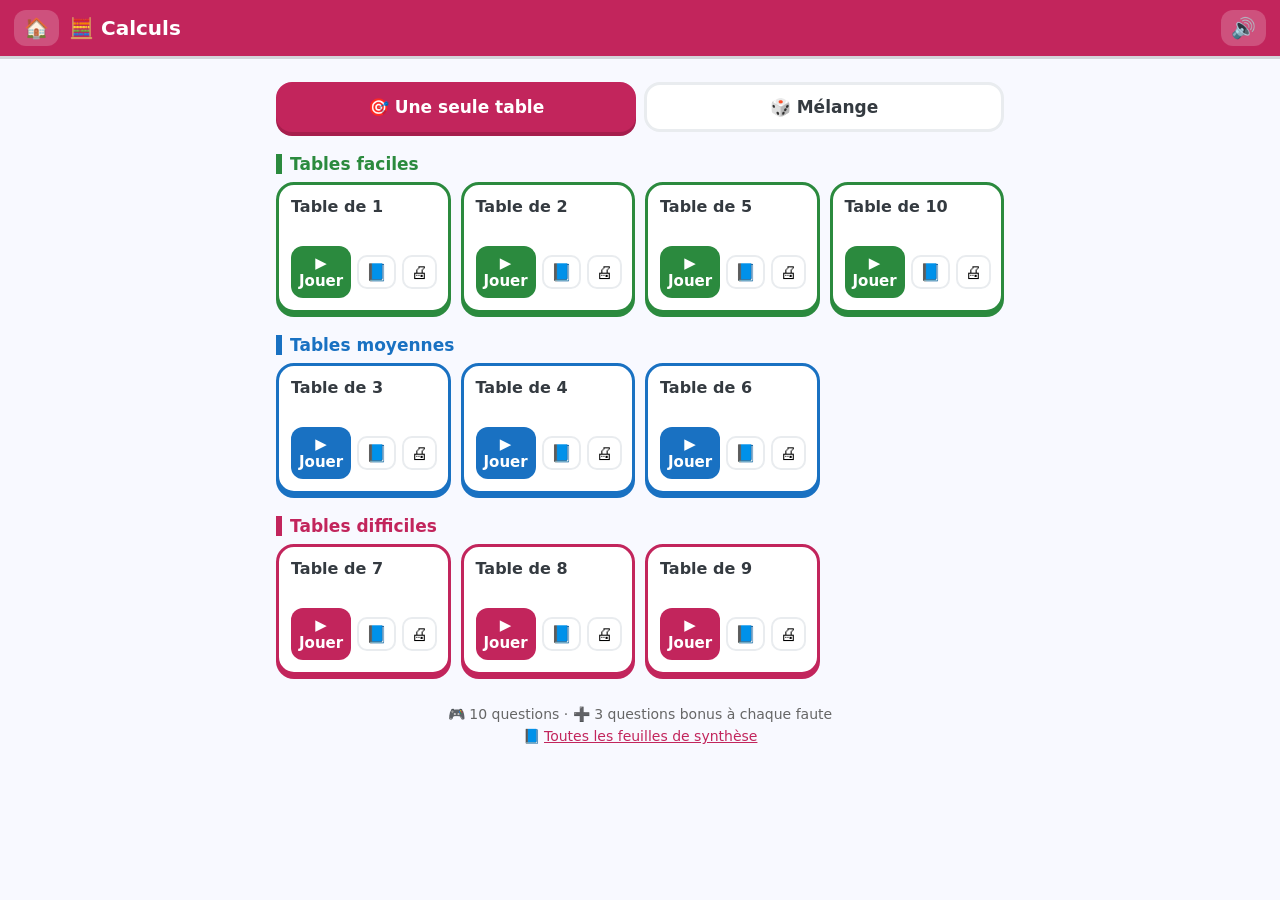
==== calculs.html @ e713dfae "Calculs : jeux sur les tables de multiplication Co-Authored-By: Claude Opus 5.5 <noreply@anthropic.c" ====
<!DOCTYPE html>
<html lang="fr">
<head>
<meta charset="utf-8">
<meta name="viewport" content="width=device-width, initial-scale=1">
<title>Calculs – Mon coin d'étude</title>
<link rel="stylesheet" href="style.css">
</head>
<body>
<div id="app"></div>
<script src="moteur.js"></script>
<script src="calculs.js"></script>
<script>Moteur.init(MATIERE);</script>
</body>
</html>
---- style.css ----
/* ===== Coin d'étude – style commun ===== */
:root{
  --m:#7048e8; --m-f:#5235c4;
  --vert:#2fb344; --vert-f:#23893a; --rouge:#f03e3e; --rouge-f:#c92a2a;
  --gris:#e9ecef; --gris-f:#adb5bd; --texte:#343a40; --fond:#f8f9ff;
}
*{box-sizing:border-box}
html{-webkit-text-size-adjust:100%}
body{margin:0;font-family:"Nunito","Trebuchet MS","Segoe UI",system-ui,-apple-system,Roboto,Arial,sans-serif;color:var(--texte);background:var(--fond);-webkit-tap-highlight-color:transparent}
a{color:var(--m)}
button{font-family:inherit;cursor:pointer}
.wrap{max-width:760px;margin:0 auto;padding:12px 16px 120px}

/* entête */
.top{position:sticky;top:0;z-index:20;display:flex;align-items:center;gap:10px;padding:10px 14px;background:var(--m);color:#fff;box-shadow:0 3px 0 rgba(0,0,0,.15)}
.top h1{flex:1;margin:0;font-size:20px}
.top a,.top button{background:rgba(255,255,255,.2);border:none;color:#fff;border-radius:12px;padding:6px 10px;font-size:20px;text-decoration:none}

/* onglets */
.tabs{display:flex;gap:8px;margin:14px 0 6px}
.tabs button{flex:1;border:3px solid var(--gris);background:#fff;border-radius:16px;padding:12px;font-size:17px;font-weight:800;color:var(--texte)}
.tabs button.on{border-color:var(--m);background:var(--m);color:#fff;box-shadow:0 4px 0 var(--m-f)}
.grp{margin:22px 0 8px;font-size:17px;color:var(--c);border-left:6px solid var(--c);padding-left:8px}
.aide{margin:14px 0 4px;font-weight:700}

/* tuiles */
.tiles{display:grid;grid-template-columns:repeat(auto-fill,minmax(165px,1fr));gap:10px}
.tile{background:#fff;border:3px solid var(--c);border-radius:18px;padding:12px;box-shadow:0 4px 0 var(--c);display:flex;flex-direction:column;gap:6px}
.tile .tn{font-weight:800;font-size:16px}
.stars{color:#fab005;letter-spacing:2px;min-height:18px;font-size:16px}
.tile .tb{display:flex;gap:6px;align-items:center;margin-top:auto}
.tile .play{flex:1;background:var(--c);color:#fff;border:none;border-radius:12px;padding:8px;font-weight:800;font-size:15px}
.mini{background:#fff;border:2px solid var(--gris);border-radius:10px;padding:5px 7px;font-size:17px;text-decoration:none}

/* puces mélange */
.chips{display:flex;flex-wrap:wrap;gap:8px}
.chip{border:3px solid var(--c);background:#fff;color:var(--c);border-radius:30px;padding:8px 14px;font-weight:800;font-size:15px}
.chip.on{background:var(--c);color:#fff}
.tout{display:flex;gap:8px;margin:8px 0}
.tout button{border:2px solid var(--gris);background:#fff;border-radius:10px;padding:6px 10px;font-weight:700}
.actions{display:flex;flex-direction:column;gap:6px;margin-top:18px}
.regle{text-align:center;color:#666;font-size:14px;margin-top:28px;line-height:1.6}

/* boutons */
.btn{display:block;width:100%;border:none;border-radius:16px;padding:15px;font-size:18px;font-weight:900;color:#fff;background:var(--vert);box-shadow:0 5px 0 var(--vert-f);margin-top:12px;letter-spacing:.3px}
.btn:active{transform:translateY(3px);box-shadow:0 2px 0 var(--vert-f)}
.btn.sec{background:#fff;color:var(--m);border:3px solid var(--gris);box-shadow:0 5px 0 var(--gris)}
.btn.vio{background:var(--m);box-shadow:0 5px 0 var(--m-f)}
.btn:disabled{background:var(--gris);box-shadow:0 5px 0 var(--gris-f);color:#fff}

/* question */
.qtop{display:flex;align-items:center;gap:10px;margin:8px 0 4px}
.qtop .x{background:none;border:none;font-size:26px;color:var(--gris-f)}
.bar{flex:1;height:18px;background:var(--gris);border-radius:20px;overflow:hidden}
.bar>div{height:100%;background:linear-gradient(90deg,#51cf66,#2fb344);border-radius:20px;transition:width .35s}
.cpt{font-weight:800;color:#666;min-width:56px;text-align:right}
.infos{display:flex;justify-content:space-between;font-weight:800;font-size:15px;color:#666;margin:4px 2px 10px}
.flamme{color:#f76707}
.card{background:#fff;border:3px solid var(--gris);border-radius:20px;padding:16px 18px;box-shadow:0 4px 0 var(--gris)}
.tag{display:inline-block;background:var(--c,#999);color:#fff;border-radius:10px;padding:3px 10px;font-size:13px;font-weight:800;margin-bottom:8px}
.consigne{font-size:14px;font-weight:900;text-transform:uppercase;letter-spacing:.5px;color:#868e96;margin-bottom:8px}
.big{font-size:22px;font-weight:700;line-height:1.5;margin:4px 0}
.big small{font-size:15px;color:#666}
.verbe{color:var(--m)}
.inf{color:#868e96;font-style:italic;font-size:17px;font-weight:600}
.src{background:#f1f3f5;border-radius:12px;padding:8px 12px;font-size:19px;margin:4px 0}
.arrow{font-weight:800;color:#666;margin:8px 0 2px}
.forme{color:var(--m);font-size:26px}
.blank{display:inline-block;min-width:80px;border-bottom:3px solid var(--gris-f);margin:0 4px}
input.rep{font-size:21px;padding:9px 12px;border:3px solid var(--gris);border-radius:12px;background:#f8f9fa;font-family:inherit;outline:none;min-width:0;color:var(--texte)}
input.rep:focus{border-color:var(--m);background:#fff}
input.rep.inline{width:min(240px,60vw);margin:2px 4px}
.row{display:flex;align-items:center;gap:8px;margin-top:10px;font-size:21px;font-weight:700}
.row input{flex:1}
.ok-in{border-color:var(--vert)!important;background:#ebfbee!important}
.ko-in{border-color:var(--rouge)!important;background:#fff5f5!important}
.accents{display:flex;flex-wrap:wrap;gap:6px;margin-top:12px}
.accents button{border:2px solid var(--gris);background:#fff;border-radius:10px;font-size:18px;padding:5px 11px;box-shadow:0 2px 0 var(--gris)}
.opts{display:flex;flex-direction:column;gap:10px;margin-top:12px}
.opts button,.vf button{border:3px solid var(--gris);border-bottom-width:5px;background:#fff;border-radius:16px;font-size:19px;padding:12px 14px;text-align:left;color:var(--texte);font-weight:700}
.opts button.sel,.vf button.sel{border-color:var(--m);background:#f3f0ff;color:var(--m-f)}
.vf{display:flex;gap:10px;margin-top:14px}
.vf button{flex:1;text-align:center;font-size:20px}
.tab-in{width:100%;border-collapse:collapse;margin-top:10px}
.tab-in td{padding:4px 6px;font-size:19px}
.tab-in td.lab{font-weight:800;white-space:nowrap;text-align:right;width:1%}
.tab-in input{width:100%}
/* relier */
.relier{display:grid;grid-template-columns:1fr 1fr;gap:10px;margin-top:12px}
.relier .col{display:flex;flex-direction:column;gap:8px}
.relier button{border:3px solid var(--gris);border-bottom-width:5px;background:#fff;border-radius:14px;padding:11px 8px;font-size:17px;font-weight:700;color:var(--texte)}
.relier button.sel{border-color:var(--m);background:#f3f0ff}
.relier button.fait{border-color:var(--vert);background:#ebfbee;color:var(--vert-f);opacity:.8}
.relier button.err{animation:secoue .35s;border-color:var(--rouge);background:#fff5f5}
@keyframes secoue{25%{transform:translateX(-6px)}75%{transform:translateX(6px)}}

/* panneau de correction */
.fb{position:fixed;left:0;right:0;bottom:0;z-index:30;padding:14px 16px 20px;transform:translateY(105%);transition:transform .25s;max-height:75vh;overflow:auto;border-top:4px solid rgba(0,0,0,.08)}
.fb.on{transform:none}
.fb .in{max-width:760px;margin:0 auto}
.fb.ok{background:#d3f9d8}.fb.ko{background:#ffe3e3}
.fb h3{margin:0 0 4px;font-size:22px}
.fb.ok h3{color:var(--vert-f)}.fb.ko h3{color:var(--rouge-f)}
.fb p{margin:4px 0;font-size:17px}
.rappel{background:#fff;border-radius:14px;padding:10px 12px;margin:8px 0;font-size:16px;border-left:6px solid var(--c,#999)}
.rappel b.t{color:var(--rouge-f)}
.bonus{font-weight:800;color:#e8590c}
.fb.ko .btn{background:var(--rouge);box-shadow:0 5px 0 var(--rouge-f)}
.lien{background:none;border:none;color:var(--m);font-weight:800;font-size:16px;padding:0;text-decoration:underline}

/* fin */
.fin{text-align:center}
.fin .trophee{font-size:84px;margin-top:16px;animation:saute 1s infinite alternate}
@keyframes saute{to{transform:translateY(-10px) scale(1.05)}}
.fin .stars{font-size:42px}
.stat{display:inline-block;background:#fff;border:3px solid var(--gris);border-radius:16px;padding:10px 16px;margin:6px;font-weight:800;font-size:17px}

/* modale */
.modal{position:fixed;inset:0;z-index:40;background:rgba(0,0,0,.45);display:none;align-items:flex-start;justify-content:center;padding:20px 10px;overflow:auto}
.modal.on{display:flex}
.modal .box{background:#fff;border-radius:20px;max-width:760px;width:100%;padding:8px 16px 16px;position:relative}
.modal .fermer{position:sticky;top:6px;float:right;border:none;background:var(--gris);border-radius:50%;width:38px;height:38px;font-size:20px}

/* feux d'artifice */
#fx{position:fixed;inset:0;pointer-events:none;z-index:50}

/* ===== Synthèse ===== */
.syn h1{color:var(--c);font-size:26px;margin:14px 0 6px;border-bottom:4px solid var(--c);padding-bottom:4px}
.syn section{background:#fff;border:2px solid var(--gris);border-radius:16px;padding:10px 14px;margin:12px 0;break-inside:avoid}
.syn h2{font-size:18px;margin:2px 0 6px;color:var(--c)}
.syn .pieges{background:#fff9db;border-color:#fcc419}
.syn .pieges h2{color:#e67700}
.syn ul{margin:4px 0;padding-left:22px}
.syn li{margin:4px 0}
.syn b.t{color:#e03131}
.syn .aux{color:var(--c);font-weight:800}
.syn table.term{border-collapse:collapse;margin:6px 0;width:100%}
.syn table.term td,.syn table.term th{border:1px solid #dee2e6;padding:4px 8px;text-align:center}
.syn table.term th{background:color-mix(in srgb,var(--c) 15%,#fff)}
.tables{display:grid;grid-template-columns:repeat(auto-fill,minmax(205px,1fr));gap:10px}
table.conj{border-collapse:collapse;width:100%;font-size:15px;background:#fff;border:2px solid var(--c);border-radius:10px;overflow:hidden}
table.conj caption{background:var(--c);color:#fff;font-weight:800;padding:4px;border-radius:10px 10px 0 0}
table.conj td{padding:3px 6px;border-bottom:1px solid #f1f3f5}
table.conj td.pro{color:#868e96;text-align:right;white-space:nowrap;width:1%}
table.conj b.t{color:#e03131}
.synlist a{display:block;background:#fff;border:3px solid var(--c);border-radius:14px;padding:10px 14px;margin:8px 0;font-weight:800;text-decoration:none;color:var(--c)}
.barre-outils{display:flex;flex-wrap:wrap;gap:8px;margin:12px 0}
.barre-outils button,.barre-outils a{border:3px solid var(--gris);background:#fff;border-radius:12px;padding:8px 12px;font-weight:800;font-size:15px;color:var(--texte);text-decoration:none}

/* ===== Fiche imprimable (noir et blanc) ===== */
.fiche{background:#fff;color:#000;max-width:800px;margin:0 auto;padding:20px 26px;font-size:15px}
.fiche *{color:#000}
.fiche h1{font-size:22px;margin:0 0 4px;text-align:center}
.fiche .sous{text-align:center;font-size:14px;margin-bottom:10px}
.fiche .ident{display:flex;gap:20px;margin:10px 0 16px;font-weight:700}
.fiche .ident span{flex:1;border-bottom:1px solid #000;padding-bottom:2px}
.fiche h2{font-size:17px;border-bottom:2px solid #000;margin:18px 0 8px;padding-bottom:2px}
.fiche .it{margin:7px 0;line-height:1.9;break-inside:avoid}
.fiche .num{font-weight:800;margin-right:4px}
.fiche .tag{background:none;border:1px solid #777;color:#000;padding:0 6px;margin:0 6px 0 0;font-size:12px;font-weight:700}
.fiche .big{font-size:15px;font-weight:400;display:inline;margin:0}
.fiche .big small{font-size:13px}
.fiche .src{display:inline;background:none;padding:0;font-size:15px;font-style:italic}
.fiche .arrow{display:inline;font-weight:400;margin:0 4px}
.fiche .inf{font-size:14px}
.fiche .forme{font-size:15px}
.zone{display:inline-block;min-width:7em;height:1.45em;vertical-align:middle;background:#e2e2e2;border-radius:4px;margin:0 3px;-webkit-print-color-adjust:exact;print-color-adjust:exact}
.fiche table.pt{border-collapse:collapse;margin:4px 0 4px 22px}
.fiche table.pt td{padding:3px 8px}
.fiche table.pt .zone{min-width:11em}
.fiche .choix{margin-left:22px}
.fiche .choix span{margin-right:18px;white-space:nowrap}
.fiche .rel{display:grid;grid-template-columns:auto 90px auto;row-gap:6px;margin-left:22px;align-items:center}
.fiche .rel .r{white-space:nowrap}
.fiche .corr{font-size:14px}
.fiche .corr .it{line-height:1.5;margin:4px 0}
.saut{break-before:page;page-break-before:always}
.aia-print{display:none}
.fiche-logo{height:28px;vertical-align:middle}

@media print{
  body{background:#fff}
  .noprint,.top,.fb,.modal,#fx{display:none!important}
  .wrap{padding:0;max-width:none}
  .fiche{padding:0;max-width:none}
  .syn section{border-color:#ccc}
  .aia-print{display:block;position:fixed;bottom:0;right:0;font-size:11px;color:#444}
  .syn,.syn *{-webkit-print-color-adjust:exact;print-color-adjust:exact}
  @page{margin:14mm 13mm 16mm}
}
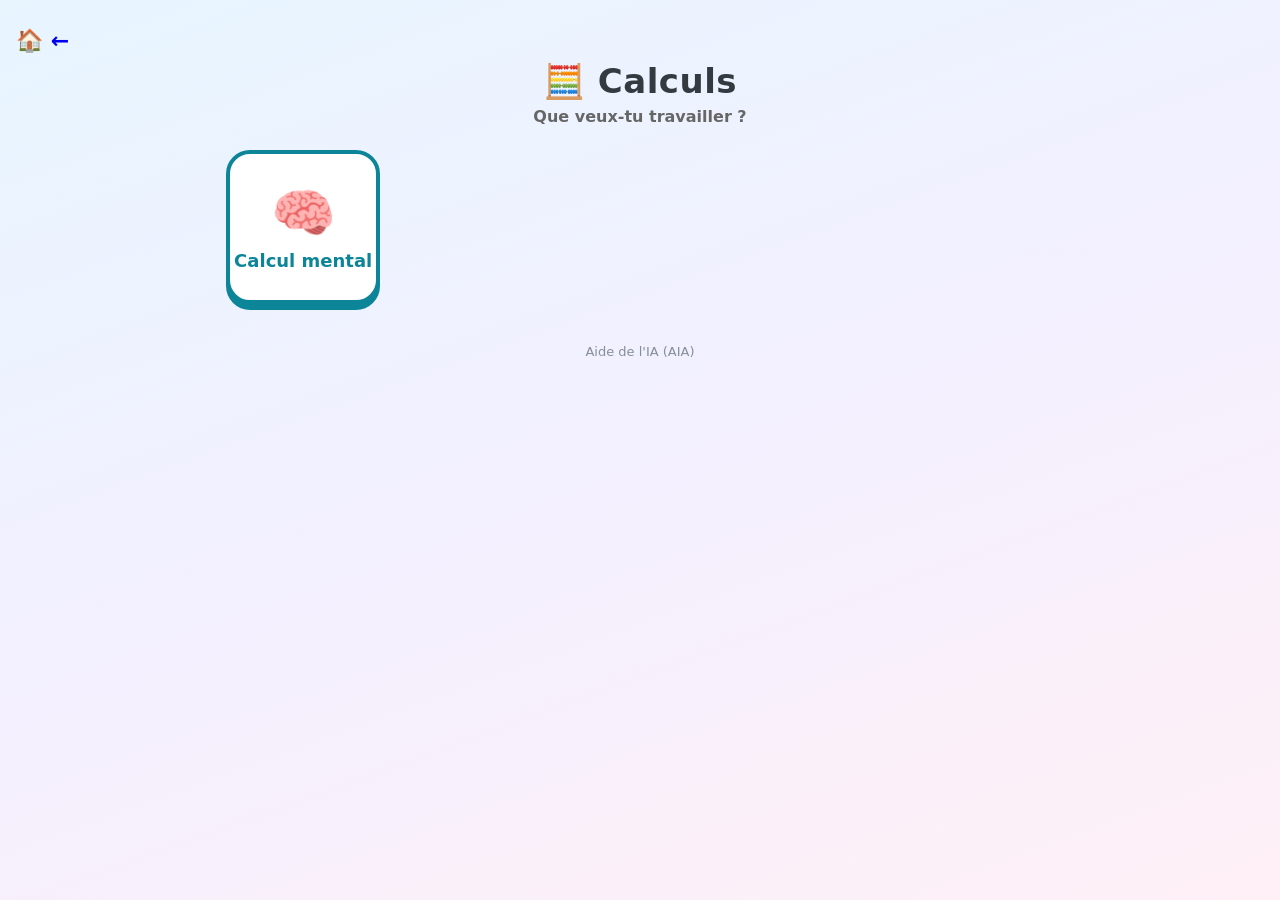
==== commit a99b87c9: "Calculs : page Calcul mental (4 niveaux, nombres à virgule, explications sur la droite des nombres) " ====
--- a/calculs.html
+++ b/calculs.html
@@ -4,12 +4,37 @@
 <meta charset="utf-8">
 <meta name="viewport" content="width=device-width, initial-scale=1">
 <title>Calculs – Mon coin d'étude</title>
-<link rel="stylesheet" href="style.css">
+<style>
+*{box-sizing:border-box}
+body{margin:0;font-family:"Nunito","Trebuchet MS","Segoe UI",system-ui,-apple-system,Roboto,Arial,sans-serif;color:#343a40;
+  background:linear-gradient(160deg,#e7f5ff 0%,#f3f0ff 50%,#fff0f6 100%);min-height:100vh}
+header{text-align:center;padding:28px 16px 6px}
+header h1{margin:0;font-size:34px;letter-spacing:.5px}
+header h1 span{display:inline-block;animation:flotte 3s ease-in-out infinite}
+header p{margin:6px 0 0;color:#666;font-weight:700}
+@keyframes flotte{50%{transform:translateY(-6px) rotate(-4deg)}}
+main{max-width:860px;margin:0 auto;padding:18px 16px 40px;display:grid;grid-template-columns:repeat(auto-fill,minmax(150px,1fr));gap:14px}
+.m{position:relative;display:flex;flex-direction:column;align-items:center;justify-content:center;gap:6px;aspect-ratio:1/1;
+  background:#fff;border:4px solid var(--c);border-radius:24px;box-shadow:0 6px 0 var(--c);text-decoration:none;color:var(--texte,#343a40);
+  transition:transform .1s}
+.m:active{transform:translateY(4px);box-shadow:0 2px 0 var(--c)}
+.m .ic{font-size:52px}
+.m .n{font-weight:900;font-size:18px;color:var(--c)}
+.m.off{filter:grayscale(1);opacity:.55;pointer-events:none}
+.m .bientot{position:absolute;top:8px;right:8px;background:#495057;color:#fff;font-size:11px;font-weight:800;border-radius:8px;padding:2px 6px}
+footer{text-align:center;color:#868e96;font-size:13px;padding:0 16px 24px}
+footer img{height:22px;vertical-align:middle}
+</style>
 </head>
 <body>
-<div id="app"></div>
-<script src="moteur.js"></script>
-<script src="calculs.js"></script>
-<script>Moteur.init(MATIERE);</script>
+<header>
+  <p style="text-align:left;margin:0 0 8px"><a href="index.html" style="text-decoration:none;font-size:22px">🏠 ←</a></p>
+  <h1><span>🧮</span> Calculs</h1>
+  <p>Que veux-tu travailler ?</p>
+</header>
+<main>
+  <a class="m" style="--c:#0c8599" href="calcul-mental.html"><span class="ic">🧠</span><span class="n">Calcul mental</span></a>
+</main>
+<footer><img src="logo-aia.png" alt="" onerror="this.remove()"> Aide de l'IA (AIA)</footer>
 </body>
 </html>
